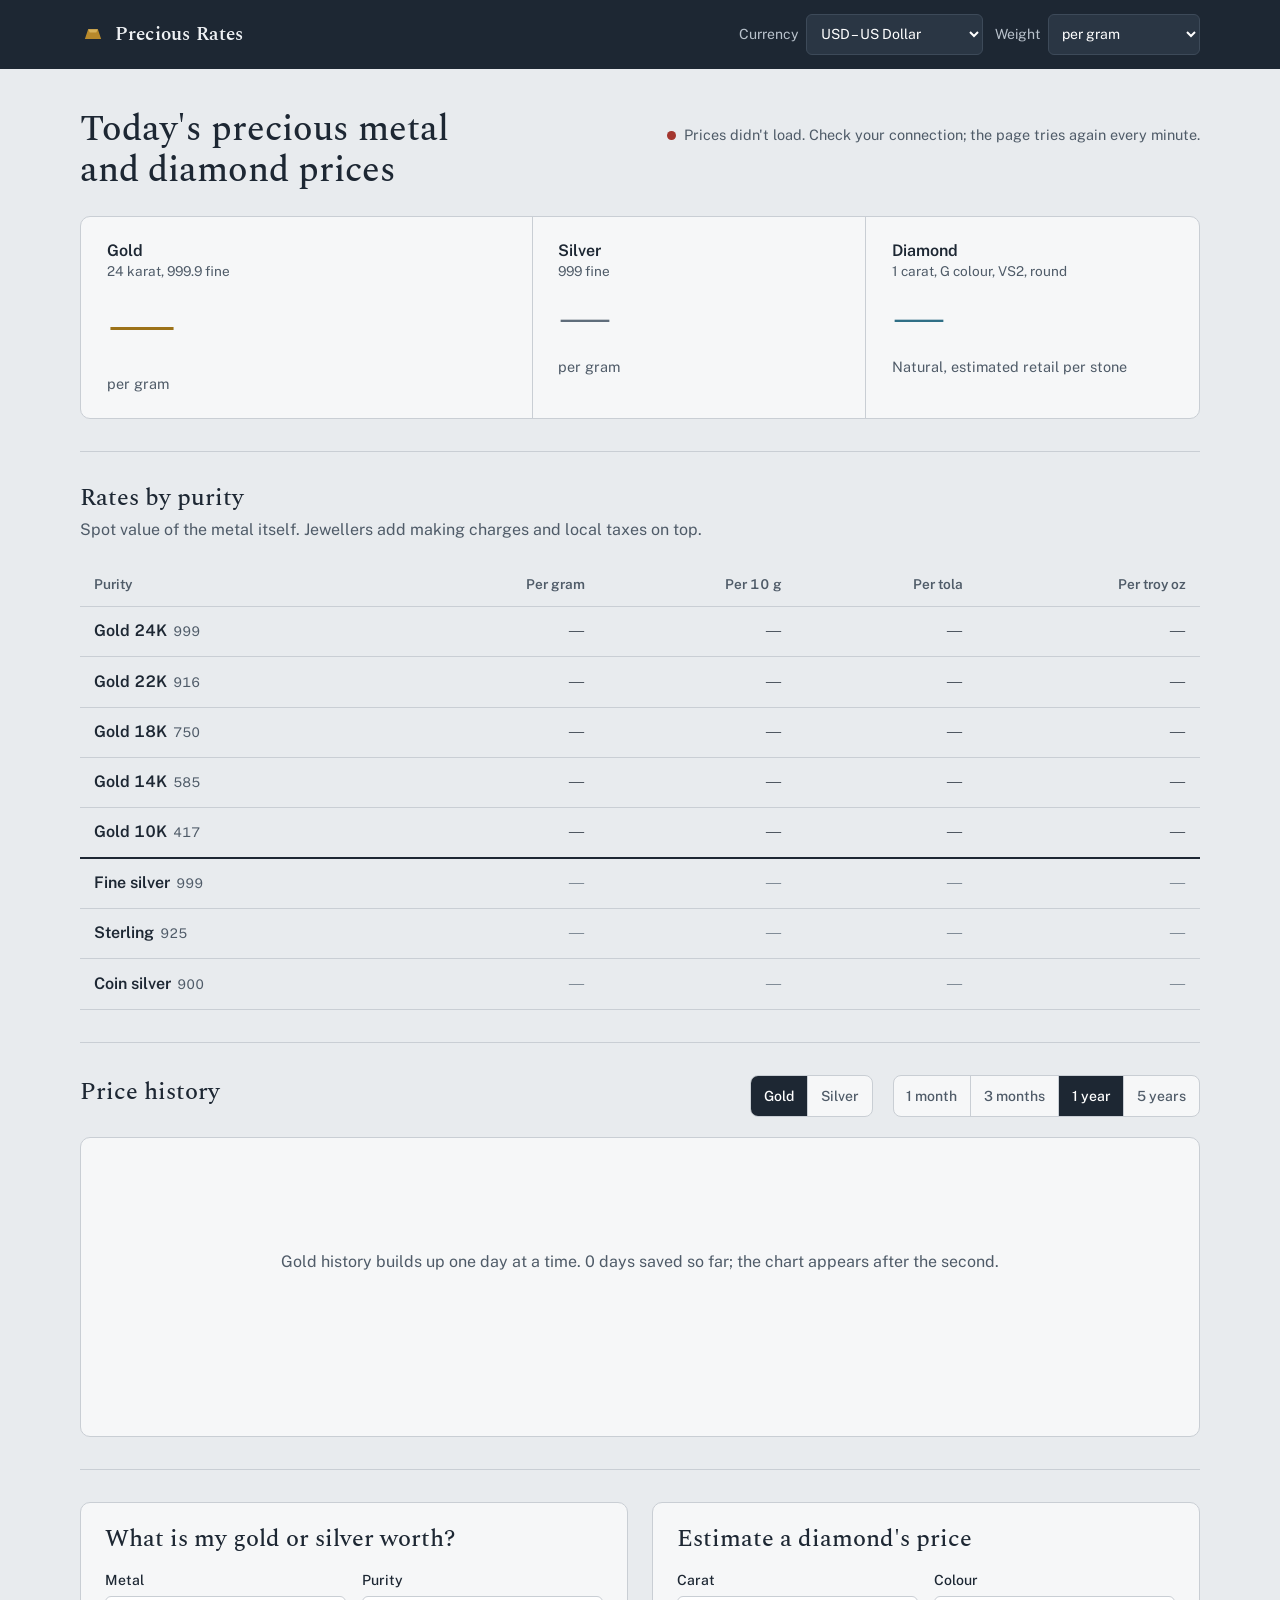
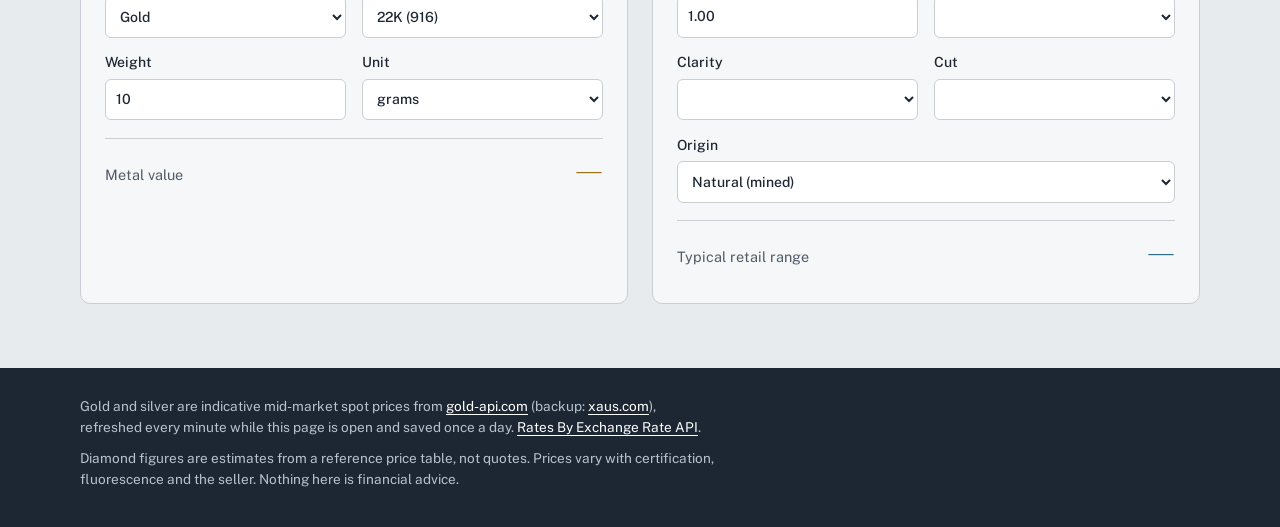
==== index.html @ d5c95278 "added files via upload files" ====
<!doctype html>
<html lang="en">
<head>
  <meta charset="utf-8">
  <meta name="viewport" content="width=device-width, initial-scale=1">
  <title>Today's Gold, Silver &amp; Diamond Prices — Live Rates</title>
  <meta name="description" content="Live gold and silver spot prices per gram, 10 g, tola, ounce and kilo in your currency, with karat rates, price history and a diamond price estimator. Updated every day.">
  <meta name="theme-color" content="#1d2733">
  <link rel="icon" href="assets/favicon.svg" type="image/svg+xml">
  <link rel="preconnect" href="https://fonts.googleapis.com">
  <link rel="preconnect" href="https://fonts.gstatic.com" crossorigin>
  <link href="https://fonts.googleapis.com/css2?family=Public+Sans:wght@400;500;600&family=Spectral:wght@400;500;600&display=swap" rel="stylesheet">
  <link rel="stylesheet" href="styles.css">
</head>
<body>
  <a class="skip" href="#board">Skip to prices</a>

  <header class="top">
    <div class="wrap top-inner">
      <a class="wordmark" href="./" aria-label="Precious Rates home">
        <svg width="26" height="26" viewBox="0 0 32 32" aria-hidden="true"><path d="M6 22 10 10h12l4 12z" fill="#b8892b"/><path d="M10 10h12l-2 4h-8z" fill="#d8b25a"/></svg>
        Precious Rates
      </a>
      <div class="controls">
        <label>
          <span>Currency</span>
          <select id="currency"></select>
        </label>
        <label>
          <span>Weight</span>
          <select id="unit">
            <option value="g">per gram</option>
            <option value="10g">per 10 grams</option>
            <option value="tola">per tola</option>
            <option value="oz">per troy ounce</option>
            <option value="kg">per kilogram</option>
          </select>
        </label>
      </div>
    </div>
  </header>

  <main>
    <section id="board" class="board wrap" aria-labelledby="board-title">
      <div class="board-head">
        <h1 id="board-title">Today's precious metal and diamond prices</h1>
        <p class="status" id="status" role="status" aria-live="polite">Loading prices…</p>
      </div>

      <div class="rates">
        <article class="rate rate-gold">
          <h2>Gold <small>24 karat, 999.9 fine</small></h2>
          <p class="figure" id="gold-figure">—</p>
          <p class="change" id="gold-change"></p>
        </article>
        <article class="rate rate-silver">
          <h2>Silver <small>999 fine</small></h2>
          <p class="figure" id="silver-figure">—</p>
          <p class="change" id="silver-change"></p>
        </article>
        <article class="rate rate-diamond">
          <h2>Diamond <small>1 carat, G colour, VS2, round</small></h2>
          <p class="figure" id="diamond-figure">—</p>
          <p class="change" id="diamond-note">Natural, estimated retail per stone</p>
        </article>
      </div>
    </section>

    <section class="wrap block" aria-labelledby="purity-title">
      <h2 id="purity-title">Rates by purity</h2>
      <p class="lede">Spot value of the metal itself. Jewellers add making charges and local taxes on top.</p>
      <div class="table-scroll">
        <table class="purity">
          <thead>
            <tr><th scope="col">Purity</th><th scope="col">Per gram</th><th scope="col">Per 10 g</th><th scope="col">Per tola</th><th scope="col">Per troy oz</th></tr>
          </thead>
          <tbody id="purity-body"></tbody>
        </table>
      </div>
    </section>

    <section class="wrap block" aria-labelledby="chart-title">
      <div class="chart-head">
        <h2 id="chart-title">Price history</h2>
        <div class="seg" role="group" aria-label="Metal">
          <button type="button" data-metal="gold" aria-pressed="true">Gold</button>
          <button type="button" data-metal="silver" aria-pressed="false">Silver</button>
        </div>
        <div class="seg" role="group" aria-label="Time range">
          <button type="button" data-range="30" aria-pressed="false">1 month</button>
          <button type="button" data-range="90" aria-pressed="false">3 months</button>
          <button type="button" data-range="365" aria-pressed="true">1 year</button>
          <button type="button" data-range="1825" aria-pressed="false">5 years</button>
        </div>
      </div>
      <p class="lede" id="chart-summary"></p>
      <div class="chart" id="chart" aria-describedby="chart-summary"></div>
    </section>

    <section class="wrap block calcs" aria-label="Calculators">
      <form class="calc" id="metal-calc" aria-labelledby="mc-title" onsubmit="return false">
        <h2 id="mc-title">What is my gold or silver worth?</h2>
        <div class="fields">
          <label><span>Metal</span>
            <select id="mc-metal">
              <option value="gold">Gold</option>
              <option value="silver">Silver</option>
            </select>
          </label>
          <label><span>Purity</span><select id="mc-purity"></select></label>
          <label><span>Weight</span><input id="mc-weight" type="number" inputmode="decimal" min="0" step="any" value="10"></label>
          <label><span>Unit</span>
            <select id="mc-unit">
              <option value="g">grams</option>
              <option value="tola">tola</option>
              <option value="oz">troy ounces</option>
              <option value="kg">kilograms</option>
            </select>
          </label>
        </div>
        <p class="result"><span>Metal value</span> <strong id="mc-result">—</strong></p>
      </form>

      <form class="calc" id="diamond-calc" aria-labelledby="dc-title" onsubmit="return false">
        <h2 id="dc-title">Estimate a diamond's price</h2>
        <div class="fields">
          <label><span>Carat</span><input id="dc-carat" type="number" inputmode="decimal" min="0.3" max="10" step="0.01" value="1.00"></label>
          <label><span>Colour</span><select id="dc-color"></select></label>
          <label><span>Clarity</span><select id="dc-clarity"></select></label>
          <label><span>Cut</span><select id="dc-cut"></select></label>
          <label class="wide"><span>Origin</span>
            <select id="dc-origin">
              <option value="natural">Natural (mined)</option>
              <option value="lab">Lab-grown</option>
            </select>
          </label>
        </div>
        <p class="result"><span>Typical retail range</span> <strong id="dc-result">—</strong></p>
        <p class="fine" id="dc-note"></p>
      </form>
    </section>
  </main>

  <footer class="foot">
    <div class="wrap">
      <p>Gold and silver are indicative mid-market spot prices from <a href="https://gold-api.com">gold-api.com</a> (backup: <a href="https://xaus.com/api">xaus.com</a>), refreshed every minute while this page is open and saved once a day. <a href="https://www.exchangerate-api.com">Rates By Exchange Rate API</a>.</p>
      <p>Diamond figures are estimates from a reference price table, not quotes. Prices vary with certification, fluorescence and the seller. Nothing here is financial advice.</p>
      <p id="saved-stamp"></p>
    </div>
  </footer>

  <script src="app.js" defer></script>
</body>
</html>
---- styles.css ----
:root {
  --paper: #e8ebee;      /* polished silver */
  --sheet: #f6f7f8;      /* raised surface */
  --ink: #1d2733;        /* deep navy ink */
  --ink-soft: #4f5b68;
  --rule: #c9ced4;
  --gold: #9c7219;       /* deep gold, readable on paper */
  --gold-bright: #d8b25a;
  --silver: #5f6d7b;
  --ice: #2f6f86;        /* diamond blue-green */
  --up: #1f7a4d;
  --down: #a3362f;
  --serif: "Spectral", Georgia, "Times New Roman", serif;
  --sans: "Public Sans", system-ui, -apple-system, "Segoe UI", sans-serif;
}

* { box-sizing: border-box; }
html { -webkit-text-size-adjust: 100%; }
body {
  margin: 0;
  background: var(--paper);
  color: var(--ink);
  font: 400 1rem/1.55 var(--sans);
  -webkit-font-smoothing: antialiased;
}
a { color: inherit; text-underline-offset: 3px; }
:focus-visible { outline: 3px solid var(--ice); outline-offset: 2px; border-radius: 2px; }

.wrap { width: min(1120px, 100% - 2.5rem); margin-inline: auto; }
.skip { position: absolute; left: -999px; }
.skip:focus { left: 1rem; top: 1rem; background: var(--ink); color: #fff; padding: .5rem .75rem; z-index: 10; }

/* Header */
.top { background: var(--ink); color: #eef1f4; }
.top-inner { display: flex; flex-wrap: wrap; gap: 1rem; align-items: center; justify-content: space-between; padding-block: .85rem; }
.wordmark { display: inline-flex; gap: .55rem; align-items: center; font: 600 1.2rem/1 var(--serif); text-decoration: none; letter-spacing: .01em; }
.controls { display: flex; gap: .75rem; flex-wrap: wrap; }
.controls label { display: flex; align-items: center; gap: .5rem; font-size: .875rem; color: #b9c2cc; }
.controls select { background: #2a3644; color: #fff; border: 1px solid #3d4a59; }

select, input {
  font: inherit; color: var(--ink);
  background: #fff; border: 1px solid var(--rule); border-radius: 6px;
  padding: .5rem .6rem; min-height: 2.6rem;
}
select { padding-right: 1.8rem; }

/* Rate board */
.board { padding-block: 2.5rem 2rem; }
.board-head { display: flex; flex-wrap: wrap; align-items: baseline; justify-content: space-between; gap: .5rem 2rem; margin-bottom: 1.5rem; }
h1 { font: 500 clamp(1.6rem, 3.2vw, 2.25rem)/1.15 var(--serif); margin: 0; max-width: 24ch; text-wrap: balance; }
.status { margin: 0; color: var(--ink-soft); font-size: .9rem; display: flex; align-items: center; gap: .5rem; }
.status::before { content: ""; width: .55rem; height: .55rem; border-radius: 50%; background: var(--rule); flex: none; }
.status[data-state="live"]::before { background: var(--up); box-shadow: 0 0 0 3px rgba(31,122,77,.18); }
.status[data-state="saved"]::before { background: var(--gold-bright); }
.status[data-state="error"]::before { background: var(--down); }

.rates {
  display: grid; gap: 0;
  grid-template-columns: 1.35fr 1fr 1fr;
  background: var(--sheet);
  border: 1px solid var(--rule);
  border-radius: 10px;
}
.rate { padding: 1.5rem 1.6rem 1.4rem; min-width: 0; }
.rate + .rate { border-left: 1px solid var(--rule); }
.rate h2 { margin: 0 0 .6rem; font: 600 1rem/1.3 var(--sans); }
.rate h2 small { display: block; font-weight: 400; color: var(--ink-soft); font-size: .85rem; margin-top: .1rem; }
.figure {
  margin: 0;
  font: 500 clamp(2rem, 4.4vw, 3.4rem)/1.05 var(--serif);
  font-variant-numeric: tabular-nums lining-nums;
  letter-spacing: -.01em;
  overflow-wrap: anywhere;
  border-radius: 4px;
  transition: background-color .9s ease;
}
.rate-gold .figure { color: var(--gold); font-size: clamp(2.4rem, 5.6vw, 4.4rem); }
.rate-silver .figure { color: var(--silver); }
.rate-diamond .figure { color: var(--ice); }
.figure.tick-up { background: rgba(31,122,77,.13); transition: none; }
.figure.tick-down { background: rgba(163,54,47,.12); transition: none; }
.change { margin: .55rem 0 0; font-size: .9rem; color: var(--ink-soft); font-variant-numeric: tabular-nums; }
.change .up { color: var(--up); font-weight: 600; }
.change .down { color: var(--down); font-weight: 600; }

/* Blocks */
.block { padding-block: 2rem; border-top: 1px solid var(--rule); }
.block h2, .calc h2 { font: 500 1.5rem/1.2 var(--serif); margin: 0 0 .35rem; }
.lede { margin: 0 0 1.25rem; color: var(--ink-soft); max-width: 68ch; }

.table-scroll { overflow-x: auto; }
table.purity { width: 100%; border-collapse: collapse; font-variant-numeric: tabular-nums; min-width: 560px; }
.purity th, .purity td { text-align: right; padding: .7rem .9rem; border-bottom: 1px solid var(--rule); white-space: nowrap; }
.purity th:first-child, .purity td:first-child { text-align: left; }
.purity thead th { font-weight: 600; font-size: .85rem; color: var(--ink-soft); }
.purity tbody th { font-weight: 600; }
.purity tbody th small { font-weight: 400; color: var(--ink-soft); margin-left: .35rem; }
.purity td { font-family: var(--serif); font-size: 1.08rem; }
.purity tr.metal-silver td { color: var(--silver); }
.purity tr.group-start th, .purity tr.group-start td { border-top: 2px solid var(--ink); }

/* Chart */
.chart-head { display: flex; flex-wrap: wrap; gap: .75rem 1.25rem; align-items: center; margin-bottom: .35rem; }
.chart-head h2 { margin-right: auto; }
.seg { display: inline-flex; border: 1px solid var(--rule); border-radius: 8px; overflow: hidden; background: var(--sheet); }
.seg button {
  font: 500 .875rem/1 var(--sans); color: var(--ink-soft);
  background: none; border: 0; padding: .6rem .8rem; cursor: pointer; min-height: 2.5rem;
}
.seg button + button { border-left: 1px solid var(--rule); }
.seg button[aria-pressed="true"] { background: var(--ink); color: #fff; }
.chart { position: relative; background: var(--sheet); border: 1px solid var(--rule); border-radius: 10px; padding: 1rem 1rem .5rem; min-height: 300px; }
.chart svg { display: block; width: 100%; height: 300px; overflow: visible; }
.chart .axis text { font: 400 12px var(--sans); fill: var(--ink-soft); font-variant-numeric: tabular-nums; }
.chart .grid line { stroke: var(--rule); stroke-dasharray: 2 4; }
.chart .empty { color: var(--ink-soft); padding: 5rem 1rem; text-align: center; }
.tip {
  position: absolute; pointer-events: none; background: var(--ink); color: #fff;
  font-size: .82rem; padding: .4rem .55rem; border-radius: 6px; white-space: nowrap;
  transform: translate(-50%, -120%); font-variant-numeric: tabular-nums;
}

/* Calculators */
.calcs { display: grid; grid-template-columns: 1fr 1fr; gap: 1.5rem; }
.calc { background: var(--sheet); border: 1px solid var(--rule); border-radius: 10px; padding: 1.4rem 1.5rem; }
.fields { display: grid; grid-template-columns: 1fr 1fr; gap: .9rem 1rem; margin: 1rem 0 1.1rem; }
.fields label { display: grid; gap: .3rem; font-size: .875rem; font-weight: 500; }
.fields .wide { grid-column: 1 / -1; }
.fields select, .fields input { width: 100%; }
.result { margin: 0; padding-top: 1rem; border-top: 1px solid var(--rule); display: flex; flex-wrap: wrap; justify-content: space-between; align-items: baseline; gap: .25rem 1rem; }
.result span { color: var(--ink-soft); font-size: .9rem; }
.result strong { font: 500 1.75rem/1.2 var(--serif); font-variant-numeric: tabular-nums; }
#mc-result { color: var(--gold); }
#dc-result { color: var(--ice); }
.fine { font-size: .82rem; color: var(--ink-soft); margin: .6rem 0 0; }

/* Footer */
.foot { margin-top: 2rem; background: var(--ink); color: #b9c2cc; font-size: .85rem; padding-block: 1.75rem; }
.foot p { max-width: 80ch; margin: 0 0 .6rem; }
.foot a { color: #fff; }

@media (max-width: 860px) {
  .rates { grid-template-columns: 1fr; }
  .rate + .rate { border-left: 0; border-top: 1px solid var(--rule); }
  .calcs { grid-template-columns: 1fr; }
}
@media (max-width: 520px) {
  .controls { width: 100%; display: grid; grid-template-columns: 1.4fr 1fr; }
  .controls label { display: grid; gap: .2rem; min-width: 0; }
  .controls select { width: 100%; min-width: 0; }
  .fields { grid-template-columns: 1fr; }
  .seg button { padding-inline: .6rem; }
}
@media (prefers-reduced-motion: reduce) {
  * { transition: none !important; animation: none !important; }
}
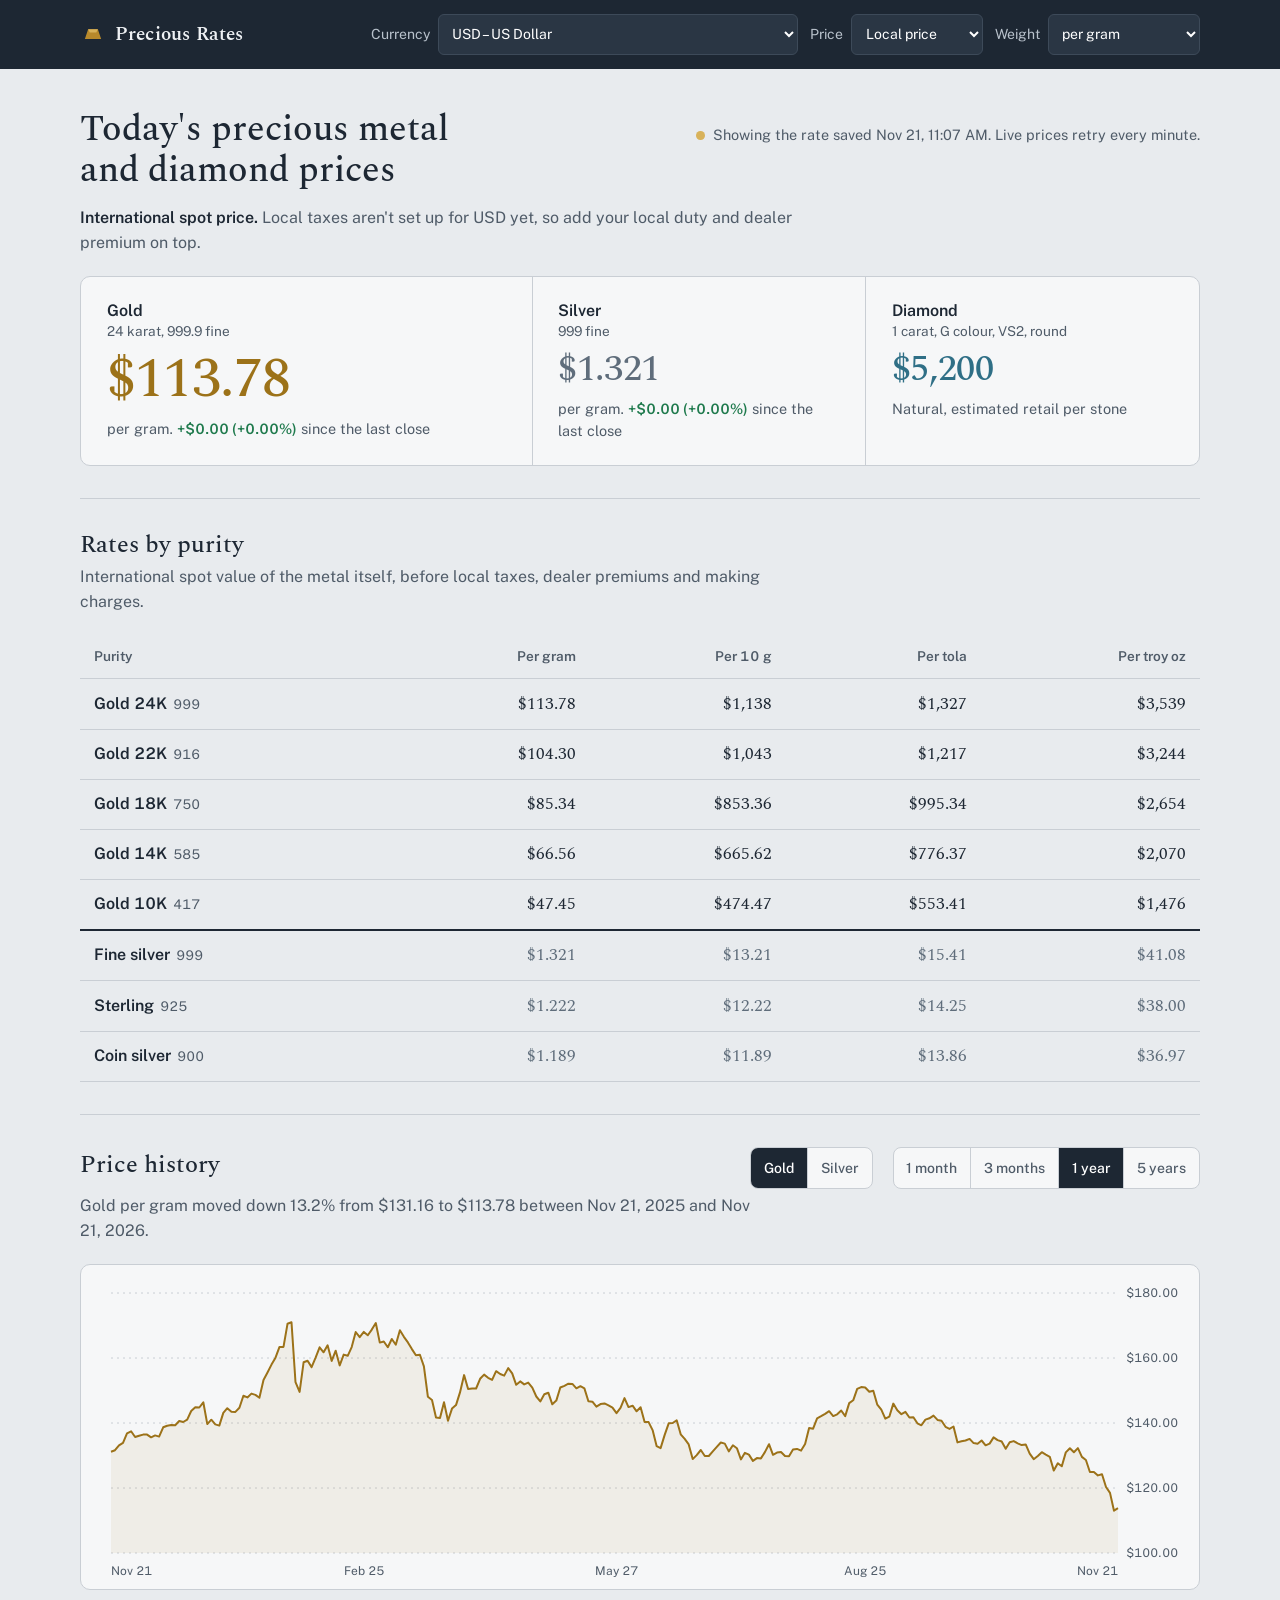
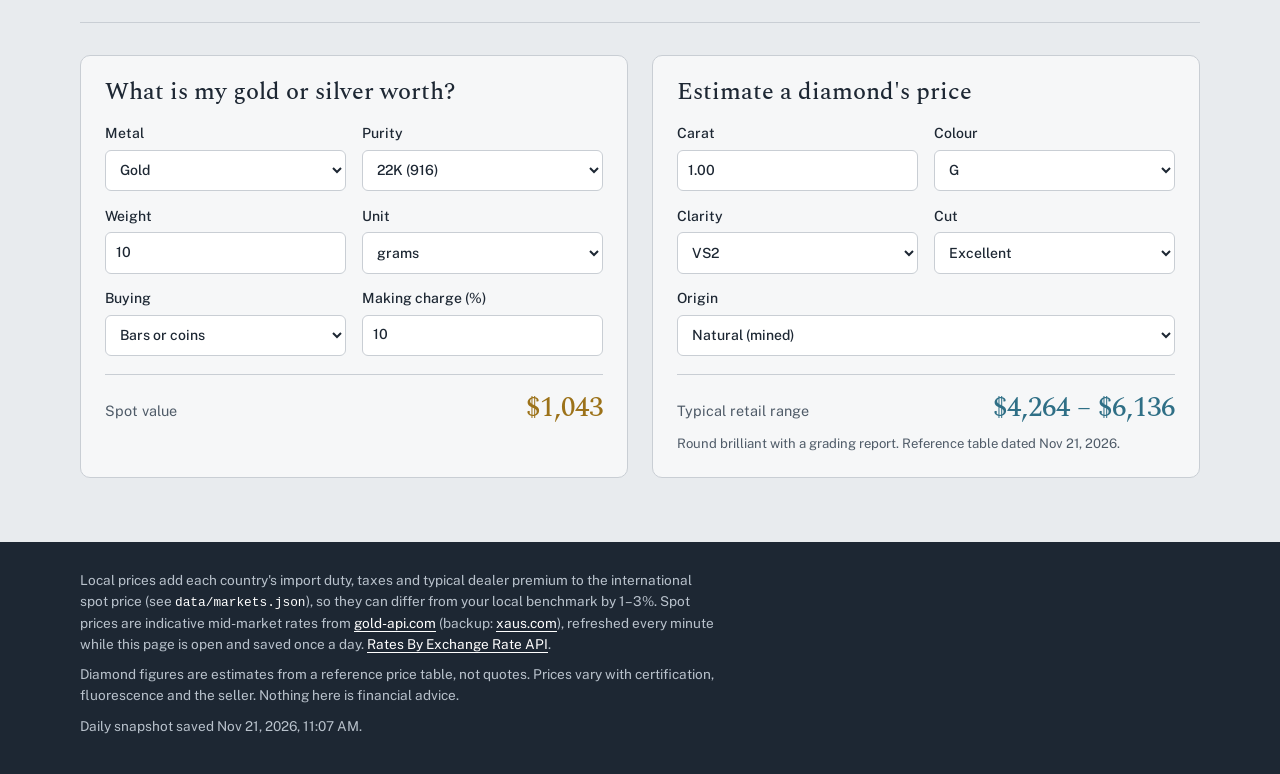
==== commit ea38c8da: "Add files via upload" ====
--- a/index.html
+++ b/index.html
@@ -27,6 +27,13 @@
           <select id="currency"></select>
         </label>
         <label>
+          <span>Price</span>
+          <select id="mode">
+            <option value="local">Local price</option>
+            <option value="spot">World spot</option>
+          </select>
+        </label>
+        <label>
           <span>Weight</span>
           <select id="unit">
             <option value="g">per gram</option>
@@ -46,6 +53,7 @@
         <h1 id="board-title">Today's precious metal and diamond prices</h1>
         <p class="status" id="status" role="status" aria-live="polite">Loading prices…</p>
       </div>
+      <p class="market-line" id="market-line"></p>
 
       <div class="rates">
         <article class="rate rate-gold">
@@ -66,9 +74,18 @@
       </div>
     </section>
 
+    <section class="wrap block" id="breakdown-block" aria-labelledby="breakdown-title" hidden>
+      <h2 id="breakdown-title">How today's price is made up</h2>
+      <p class="lede" id="breakdown-lede"></p>
+      <div class="breakdowns">
+        <table class="breakdown" id="breakdown-gold"></table>
+        <table class="breakdown" id="breakdown-silver"></table>
+      </div>
+    </section>
+
     <section class="wrap block" aria-labelledby="purity-title">
       <h2 id="purity-title">Rates by purity</h2>
-      <p class="lede">Spot value of the metal itself. Jewellers add making charges and local taxes on top.</p>
+      <p class="lede" id="purity-lede"></p>
       <div class="table-scroll">
         <table class="purity">
           <thead>
@@ -117,8 +134,16 @@
               <option value="kg">kilograms</option>
             </select>
           </label>
+          <label><span>Buying</span>
+            <select id="mc-kind">
+              <option value="bullion">Bars or coins</option>
+              <option value="jewellery">Jewellery</option>
+            </select>
+          </label>
+          <label id="mc-making-field" hidden><span>Making charge (%)</span><input id="mc-making" type="number" inputmode="decimal" min="0" max="100" step="0.5" value="10"></label>
         </div>
-        <p class="result"><span>Metal value</span> <strong id="mc-result">—</strong></p>
+        <p class="result"><span id="mc-result-label">You'd pay about</span> <strong id="mc-result">—</strong></p>
+        <p class="fine" id="mc-detail"></p>
       </form>
 
       <form class="calc" id="diamond-calc" aria-labelledby="dc-title" onsubmit="return false">
@@ -143,7 +168,7 @@
 
   <footer class="foot">
     <div class="wrap">
-      <p>Gold and silver are indicative mid-market spot prices from <a href="https://gold-api.com">gold-api.com</a> (backup: <a href="https://xaus.com/api">xaus.com</a>), refreshed every minute while this page is open and saved once a day. <a href="https://www.exchangerate-api.com">Rates By Exchange Rate API</a>.</p>
+      <p>Local prices add each country's import duty, taxes and typical dealer premium to the international spot price (see <code>data/markets.json</code>), so they can differ from your local benchmark by 1–3%. Spot prices are indicative mid-market rates from <a href="https://gold-api.com">gold-api.com</a> (backup: <a href="https://xaus.com/api">xaus.com</a>), refreshed every minute while this page is open and saved once a day. <a href="https://www.exchangerate-api.com">Rates By Exchange Rate API</a>.</p>
       <p>Diamond figures are estimates from a reference price table, not quotes. Prices vary with certification, fluorescence and the seller. Nothing here is financial advice.</p>
       <p id="saved-stamp"></p>
     </div>
--- a/styles.css
+++ b/styles.css
@@ -68,14 +68,14 @@
 .rate h2 small { display: block; font-weight: 400; color: var(--ink-soft); font-size: .85rem; margin-top: .1rem; }
 .figure {
   margin: 0;
-  font: 500 clamp(2rem, 4.4vw, 3.4rem)/1.05 var(--serif);
+  font: 500 clamp(1.7rem, 2.9vw, 2.8rem)/1.05 var(--serif);
+  white-space: nowrap;
   font-variant-numeric: tabular-nums lining-nums;
   letter-spacing: -.01em;
-  overflow-wrap: anywhere;
   border-radius: 4px;
   transition: background-color .9s ease;
 }
-.rate-gold .figure { color: var(--gold); font-size: clamp(2.4rem, 5.6vw, 4.4rem); }
+.rate-gold .figure { color: var(--gold); font-size: clamp(2.2rem, 4.4vw, 3.9rem); }
 .rate-silver .figure { color: var(--silver); }
 .rate-diamond .figure { color: var(--ice); }
 .figure.tick-up { background: rgba(31,122,77,.13); transition: none; }
@@ -83,6 +83,17 @@
 .change { margin: .55rem 0 0; font-size: .9rem; color: var(--ink-soft); font-variant-numeric: tabular-nums; }
 .change .up { color: var(--up); font-weight: 600; }
 .change .down { color: var(--down); font-weight: 600; }
+
+.market-line { margin: -0.6rem 0 1.25rem; color: var(--ink-soft); max-width: 75ch; }
+.market-line strong { color: var(--ink); font-weight: 600; }
+
+.breakdowns { display: grid; grid-template-columns: 1fr 1fr; gap: 1.5rem; }
+table.breakdown { width: 100%; border-collapse: collapse; font-variant-numeric: tabular-nums; background: var(--sheet); border: 1px solid var(--rule); border-radius: 10px; overflow: hidden; }
+.breakdown caption { text-align: left; font-weight: 600; padding: 0 0 .5rem; }
+.breakdown th, .breakdown td { padding: .6rem .9rem; border-bottom: 1px solid var(--rule); text-align: left; font-weight: 400; }
+.breakdown td { text-align: right; font-family: var(--serif); font-size: 1.05rem; white-space: nowrap; }
+.breakdown tr:last-child th, .breakdown tr:last-child td { border-bottom: 0; border-top: 2px solid var(--ink); font-weight: 600; }
+.breakdown .pct { color: var(--ink-soft); font-size: .85rem; margin-left: .3rem; }
 
 /* Blocks */
 .block { padding-block: 2rem; border-top: 1px solid var(--rule); }
@@ -139,14 +150,17 @@
 .foot { margin-top: 2rem; background: var(--ink); color: #b9c2cc; font-size: .85rem; padding-block: 1.75rem; }
 .foot p { max-width: 80ch; margin: 0 0 .6rem; }
 .foot a { color: #fff; }
+.foot code { color: #fff; font-size: .8rem; }
 
 @media (max-width: 860px) {
   .rates { grid-template-columns: 1fr; }
   .rate + .rate { border-left: 0; border-top: 1px solid var(--rule); }
   .calcs { grid-template-columns: 1fr; }
+  .breakdowns { grid-template-columns: 1fr; }
 }
 @media (max-width: 520px) {
-  .controls { width: 100%; display: grid; grid-template-columns: 1.4fr 1fr; }
+  .controls { width: 100%; display: grid; grid-template-columns: 1fr 1fr; }
+  .controls label:first-child { grid-column: 1 / -1; }
   .controls label { display: grid; gap: .2rem; min-width: 0; }
   .controls select { width: 100%; min-width: 0; }
   .fields { grid-template-columns: 1fr; }
